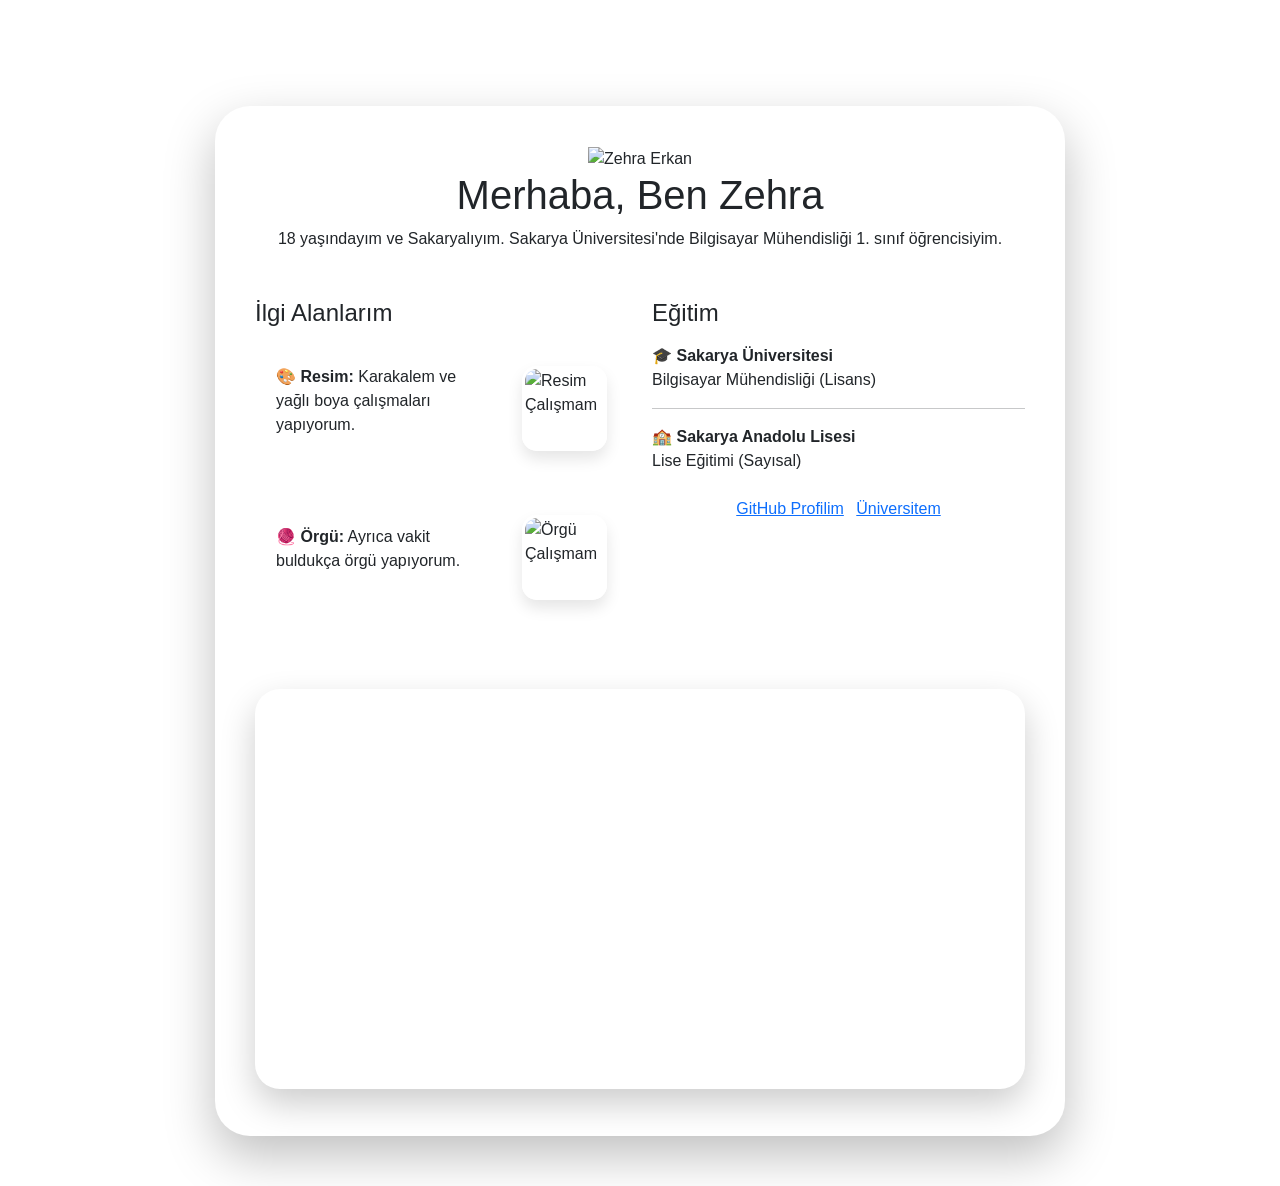
==== index.html @ 64f8ea99 "ana sayfa html çevrilip düzenlendi" ====
<!DOCTYPE html>
<html lang="tr">

<head>
    <meta charset="UTF-8">
    <title>Zehra Erkan - Portfolyo</title>
    <meta name="viewport" content="width=device-width, initial-scale=1.0">
    <!-- Bootstrap CSS (Hazır kütüphane, butonlar ve hizalama için) -->
    <link href="https://cdn.jsdelivr.net/npm/bootstrap@5.3.0/dist/css/bootstrap.min.css" rel="stylesheet">
    <!-- Kendi yazdığımız CSS dosyamız -->
    <link rel="stylesheet" href="style.css">
</head>

<body>





    <!--  burada sayfanın arkasındaki orman resmini tutan div bulunuyor -->
    <div class="ust-banner"></div>

    <!-- ÜST MENÜ (NAVBAR) -->
    <nav class="navbar navbar-expand-lg navbar-dark navbar-custom">
        <div class="container">
            <a class="navbar-brand" href="#">Zehra Erkan</a>
            <div class="navbar-nav">
                <a class="nav-link active" href="index.html">Hakkında</a>
                <a class="nav-link" href="sehrim.html">Şehrim</a>
                <a class="nav-link" href="takimimiz.html">Takımımız</a>
                <a class="nav-link" href="ozgecmis.html">Özgeçmiş</a>
                <a class="nav-link" href="ilgi-alanlarim.html">İlgi Alanlarım</a>
                <a class="nav-link" href="iletisim.php">İletişim</a>
                <a class="nav-link" href="login.php">Giriş Yap</a>
            </div>
        </div>
    </nav>

    <!-- ANA İÇERİK ALANI (Beyaz Kutu) -->
    <div class="container">
        
        <div class="yazi-alani text-center">

            <!-- Profil Resmi (Yuvarlak ve dışarı taşan kısım) -->
            <img src="img/zehra3.jpeg" alt="Zehra Erkan" class="profil-resmi">

            <!-- El Yazısı Başlık (Caveat fontu) -->
            <h1 class="el-yazisi">Merhaba, Ben Zehra</h1>

            <p class="mb-4">
                18 yaşındayım ve Sakaryalıyım. Sakarya Üniversitesi'nde Bilgisayar Mühendisliği 1. sınıf öğrencisiyim.
            </p>

            <!-- Bootstrap Grid Sistemi: Ekranı ikiye böldük (col-md-6) -->
            <div class="row text-start mt-5">

                <!-- SOL SÜTUN: HOBİLER -->
                <div class="col-md-6 mb-4">
                    <h4 class="mb-3 ana-baslik">İlgi Alanlarım</h4>

                    <div class="kutu-basit">
                        <div class="hobi-satiri mt-0">
                            <div class="hobi-metin">
                                <p>🎨 <b>Resim:</b> Karakalem ve yağlı boya çalışmaları yapıyorum.</p>
                            </div>
                            <!-- Hocam, resimleri sağda kutu içine almak için flexbox kullandık -->
                            <div class="hobi-resim-cerceve ms-2">
                                <img src="img/indir (14).jpg" alt="Resim Çalışmam">
                            </div>
                        </div>

                        <div class="hobi-satiri">
                            <div class="hobi-metin">
                                <p>🧶 <b>Örgü:</b> Ayrıca vakit buldukça örgü yapıyorum.</p>
                            </div>
                            <div class="hobi-resim-cerceve ms-2">
                                <img src="img/indir (15).jpg" alt="Örgü Çalışmam">
                            </div>
                        </div>
                    </div>
                </div>

                <!-- SAĞ SÜTUN: EĞİTİM & BUTONLAR -->
                <div class="col-md-6 mb-4">
                    <h4 class="mb-3 ana-baslik">Eğitim</h4>
                    <div class="kutu-basit">
                        <p class="mb-2">🎓 <b>Sakarya Üniversitesi</b><br>Bilgisayar Mühendisliği (Lisans)</p>
                        <!-- Araya haki yeşili çizgi attık -->
                        <hr class="haki-cizgi">
                        <p class="mb-0">🏫 <b>Sakarya Anadolu Lisesi</b><br>Lise Eğitimi (Sayısal)</p>
                    </div>

                    <!-- Kendi tasarladığımız yuvarlak butonlar -->
                    <div class="mt-4 text-center">
                        <a href="https://github.com/ZehraErkan11" class="buton-basit me-2">GitHub Profilim</a>
                        <a href="https://www.sakarya.edu.tr" class="buton-basit"
                            >Üniversitem</a>
                    </div>
                </div>
            </div>

            <!-- VİDEO ALANI -->
            <div class="video-cerceve mt-4">
                <iframe src="https://www.youtube.com/embed/_Py8ZUSC9WU?si=LSeycO5VWXK46s3a" allowfullscreen></iframe>
            </div>

        </div>
    </div>

    <!-- Bootstrap JS (Menülerin vs. çalışması için) -->
    <script src="https://cdn.jsdelivr.net/npm/bootstrap@5.3.0/dist/js/bootstrap.bundle.min.js"></script>
</body>

</html>
---- style.css ----
/* =========================================
   1. GENEL YAPI VE ORTAK AYARLAR
   ========================================= */
body {
    margin: 0;
    padding: 0;
    min-height: 100vh;
    font-family: 'Segoe UI', Tahoma, sans-serif;
}

/* Tüm sayfalardaki ana kutu düzeni */
.yazi-alani {
    width: 100%;
    max-width: 850px;
    margin: 50px auto;
    padding: 40px;
    border-radius: 35px;
    box-shadow: 0 20px 50px rgba(0,0,0,0.25);
    transition: 0.3s ease;
}


.hobi-satiri {
    display: flex;
    justify-content: space-between;
    align-items: center;
    background: rgba(255, 255, 255, 0.3);
    padding: 20px;
    border-radius: 20px;
    margin-bottom: 20px;
    border: 1px solid rgba(255, 255, 255, 0.4);
}

.hobi-metin {
    flex: 1;
    padding-right: 20px;
}

.hobi-resim-cerceve {
    width: 85px;
    height: 85px;
    flex-shrink: 0;
    border: 3px solid #fff;
    border-radius: 15px;
    overflow: hidden;
    box-shadow: 0 8px 15px rgba(0,0,0,0.1);
}

.hobi-resim-cerceve img {
    width: 100%;
    height: 100%;
    object-fit: cover;
}

/* =========================================
   2. ANA SAYFA (Sarımsı Sıcak Cam)
   ========================================= */
body.ana-sayfa {
    background: url('img/arkaplan.jpg') no-repeat center center fixed !important;
    background-size: cover !important;
}

body.ana-sayfa .yazi-alani {
    background: rgba(255, 230, 150, 0.25) !important; 
    backdrop-filter: blur(18px) !important;
    -webkit-backdrop-filter: blur(18px);
    border: 1px solid rgba(255, 255, 255, 0.4);
    color: #2d241e;
}

/* =========================================
   3. ŞEHRİM SAYFASI 
   ========================================= */
body.sehrim-sayfasi {
    background: linear-gradient(rgba(0,0,0,0.2), rgba(0,0,0,0.2)), url('img/arkaplan2.jpg') no-repeat center center fixed !important;
    background-size: cover !important;
}

body.sehrim-sayfasi .yazi-alani {
    background: rgba(13, 57, 94, 0.296) !important; 
    backdrop-filter: blur(18px) !important;
    -webkit-backdrop-filter: blur(18px);
    border: 1px solid rgba(255, 255, 255, 0.4);
    color: #2d241e;
}

/* =========================================
   4. MİRASIMIZ SAYFASI (Yeşil Cam - Sakaryaspor)
   ========================================= */
body.miras-sayfasi {
    background: linear-gradient(rgba(0,0,0,0.5), rgba(0,0,0,0.5)), url('img/arkaplan3.jpg') no-repeat center center fixed !important;
    background-size: cover !important;
}

body.miras-sayfasi .yazi-alani {
    background: rgba(25, 135, 84, 0.3) !important; 
    backdrop-filter: blur(15px) !important;
    -webkit-backdrop-filter: blur(15px);
    border: 1px solid rgba(255, 255, 255, 0.2);
    color: white !important;
}

body.miras-sayfasi .table, 
body.miras-sayfasi .list-group-item {
    background-color: rgba(255, 255, 255, 0.9) !important;
    color: #333 !important;
}


/* =========================================
   5. BUTONLAR VE VİDEO
   ========================================= */
.buton-grubu { display: flex; gap: 15px; margin: 25px 0; }
.buton-github { background-color: #333; color: white !important; padding: 12px 25px; border-radius: 12px; text-decoration: none; font-weight: 600; }
.buton-uni { background-color: #2d6a4f; color: white !important; padding: 12px 25px; border-radius: 12px; text-decoration: none; font-weight: 600; }

.video-cerceve iframe {
    width: 100%; height: 400px;
    border-radius: 25px; border: none;
    box-shadow: 0 15px 35px rgba(0,0,0,0.2);
}
/* =========================================
   6. ÖZGEÇMİŞ SAYFASI
   ========================================= */
body.ozgecmis-sayfasi {
    background: linear-gradient(rgba(0,0,0,0.5), rgba(0,0,0,0.5)),
                url('img/okul.jpg') no-repeat center center fixed;
    background-size: cover;
}

body.ozgecmis-sayfasi .yazi-alani {
    background: rgba(0, 0, 0, 0.4);
    backdrop-filter: blur(15px);
    border: 1px solid rgba(255,255,255,0.3);
    color: white;
}
/* style.css dosyanıza ekleyin */
aside p {
    overflow-wrap: break-word;
    word-wrap: break-word;
    word-break: break-word;
}
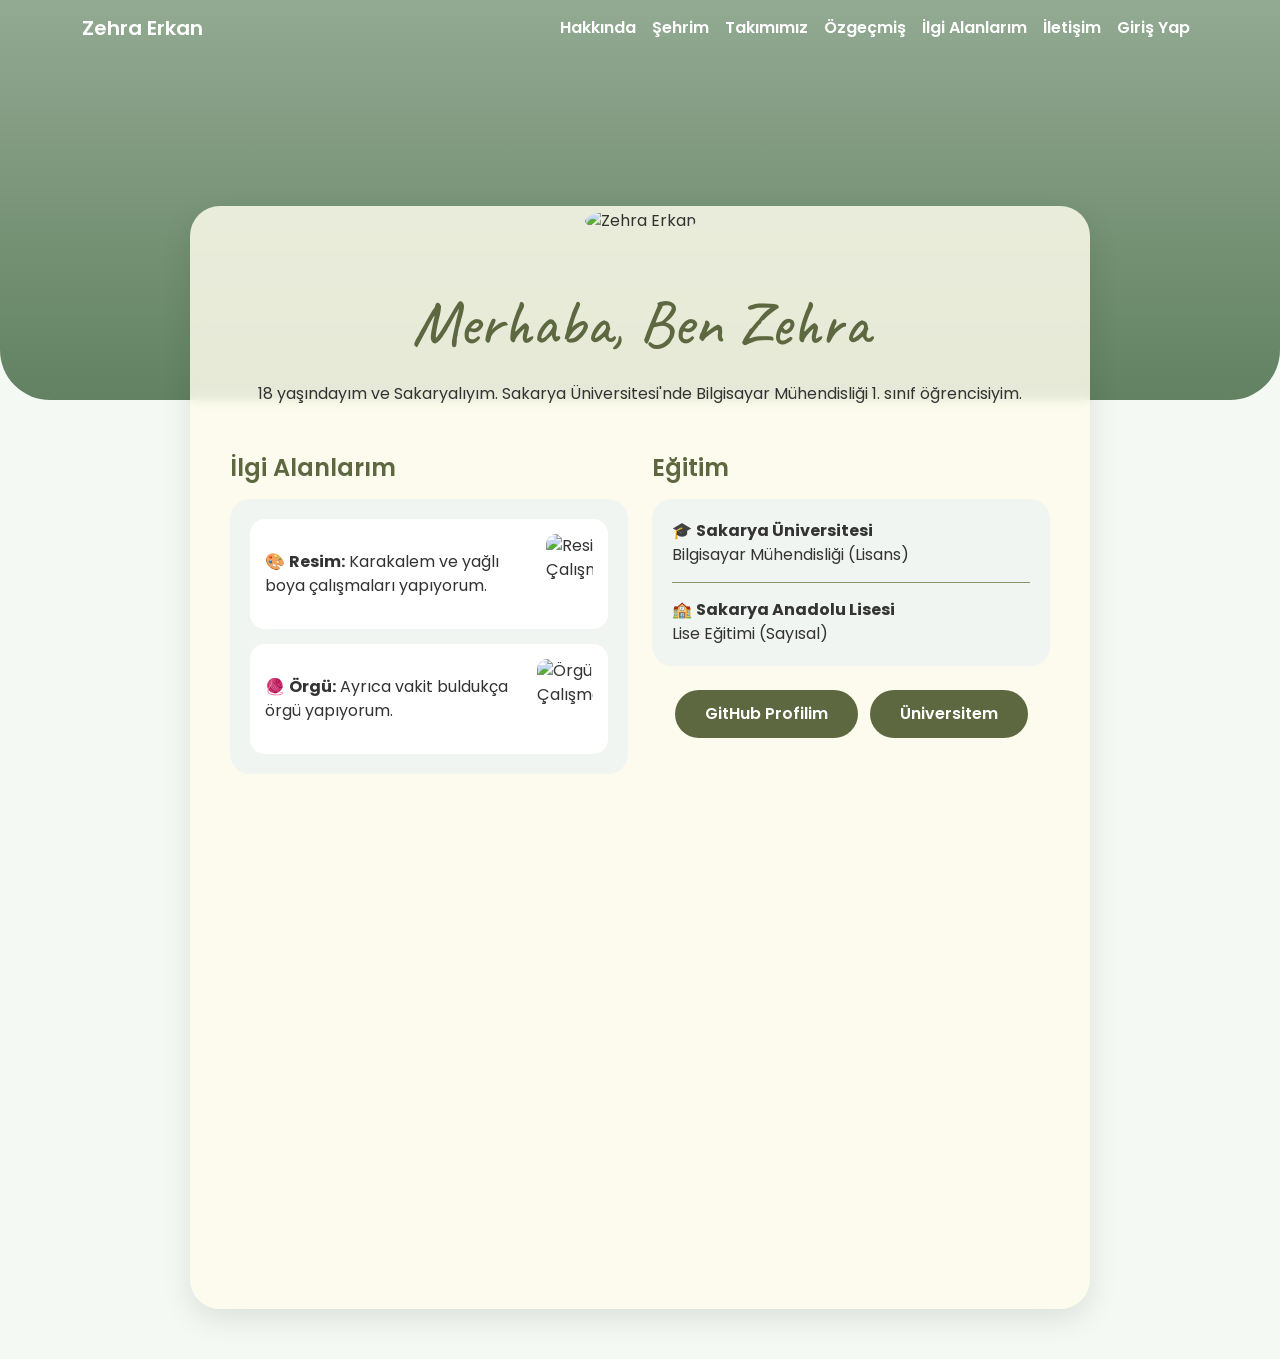
==== commit 50cc7bdd: "bütün sayfalar yenilendi" ====
--- a/index.html
+++ b/index.html
@@ -3,28 +3,32 @@
 
 <head>
     <meta charset="UTF-8">
-    <title>Zehra Erkan - Portfolyo</title>
-    <meta name="viewport" content="width=device-width, initial-scale=1.0">
-    <!-- Bootstrap CSS (Hazır kütüphane, butonlar ve hizalama için) -->
-    <link href="https://cdn.jsdelivr.net/npm/bootstrap@5.3.0/dist/css/bootstrap.min.css" rel="stylesheet">
+    <title>Zehra Erkan - Portfolyo</title><!--tarayıcı kısmında görünen isim-->
+    <meta name="viewport" content="width=device-width, initial-scale=1.0"><!--siteyi mobile uygun hale getirir-->
+   
+    <link href="https://cdn.jsdelivr.net/npm/bootstrap@5.3.0/dist/css/bootstrap.min.css" rel="stylesheet"><!--bootstrap projeye dahil edilir-->
     <!-- Kendi yazdığımız CSS dosyamız -->
     <link rel="stylesheet" href="style.css">
 </head>
 
 <body>
 
+    
+    <div class="ust-banner"></div><!--sayfanın üstünde bulunan resimli kısım-->
 
+   <nav class="navbar navbar-expand-lg navbar-dark navbar-custom">
+    <div class="container">
+        <!-- Logo / İsim -->
+        <a class="navbar-brand" href="#">Zehra Erkan</a>
 
+        <!-- Hamburger Menü Butonu  -->
+        <button class="navbar-toggler" type="button" data-bs-toggle="collapse" data-bs-target="#navbarZehra" aria-controls="navbarZehra" aria-expanded="false" aria-label="Toggle navigation">
+            <span class="navbar-toggler-icon"></span>
+        </button>
 
-
-    <!--  burada sayfanın arkasındaki orman resmini tutan div bulunuyor -->
-    <div class="ust-banner"></div>
-
-    <!-- ÜST MENÜ (NAVBAR) -->
-    <nav class="navbar navbar-expand-lg navbar-dark navbar-custom">
-        <div class="container">
-            <a class="navbar-brand" href="#">Zehra Erkan</a>
-            <div class="navbar-nav">
+        <!-- Menü İçeriği -->
+        <div class="collapse navbar-collapse" id="navbarZehra">
+            <div class="navbar-nav ms-auto"> <!-- ms-auto linkleri sağa yaslar -->
                 <a class="nav-link active" href="index.html">Hakkında</a>
                 <a class="nav-link" href="sehrim.html">Şehrim</a>
                 <a class="nav-link" href="takimimiz.html">Takımımız</a>
@@ -34,17 +38,18 @@
                 <a class="nav-link" href="login.php">Giriş Yap</a>
             </div>
         </div>
-    </nav>
+    </div>
+</nav>
 
-    <!-- ANA İÇERİK ALANI (Beyaz Kutu) -->
-    <div class="container">
+    <!-- ANA İÇERİK ALANI  -->
+    <div class="container"><!--içerik ekranda ortalanır-->
         
-        <div class="yazi-alani text-center">
+        <div class="yazi-alani text-center"><!--text-center her şeyi ortaya hizalıyor-->
 
-            <!-- Profil Resmi (Yuvarlak ve dışarı taşan kısım) -->
+            <!-- Profil Resmi -->
             <img src="img/zehra3.jpeg" alt="Zehra Erkan" class="profil-resmi">
 
-            <!-- El Yazısı Başlık (Caveat fontu) -->
+            <!-- El Yazısı Başlık -->
             <h1 class="el-yazisi">Merhaba, Ben Zehra</h1>
 
             <p class="mb-4">
@@ -52,10 +57,10 @@
             </p>
 
             <!-- Bootstrap Grid Sistemi: Ekranı ikiye böldük (col-md-6) -->
-            <div class="row text-start mt-5">
+            <div class="row text-start mt-5"><!--text-start yazıları sola hizalar mt-5 boşluğu ayarlar-->
 
                 <!-- SOL SÜTUN: HOBİLER -->
-                <div class="col-md-6 mb-4">
+                <div class="col-md-6 mb-4"><!--ekranı ikiye böldük-->
                     <h4 class="mb-3 ana-baslik">İlgi Alanlarım</h4>
 
                     <div class="kutu-basit">
@@ -63,7 +68,7 @@
                             <div class="hobi-metin">
                                 <p>🎨 <b>Resim:</b> Karakalem ve yağlı boya çalışmaları yapıyorum.</p>
                             </div>
-                            <!-- Hocam, resimleri sağda kutu içine almak için flexbox kullandık -->
+                           
                             <div class="hobi-resim-cerceve ms-2">
                                 <img src="img/indir (14).jpg" alt="Resim Çalışmam">
                             </div>
@@ -85,16 +90,14 @@
                     <h4 class="mb-3 ana-baslik">Eğitim</h4>
                     <div class="kutu-basit">
                         <p class="mb-2">🎓 <b>Sakarya Üniversitesi</b><br>Bilgisayar Mühendisliği (Lisans)</p>
-                        <!-- Araya haki yeşili çizgi attık -->
                         <hr class="haki-cizgi">
                         <p class="mb-0">🏫 <b>Sakarya Anadolu Lisesi</b><br>Lise Eğitimi (Sayısal)</p>
                     </div>
 
-                    <!-- Kendi tasarladığımız yuvarlak butonlar -->
+                    
                     <div class="mt-4 text-center">
                         <a href="https://github.com/ZehraErkan11" class="buton-basit me-2">GitHub Profilim</a>
-                        <a href="https://www.sakarya.edu.tr" class="buton-basit"
-                            >Üniversitem</a>
+                        <a href="https://www.sakarya.edu.tr" class="buton-basit">Üniversitem</a>
                     </div>
                 </div>
             </div>
--- a/style.css
+++ b/style.css
@@ -1,142 +1,201 @@
-/* =========================================
-   1. GENEL YAPI VE ORTAK AYARLAR
-   ========================================= */
-body {
-    margin: 0;
-    padding: 0;
-    min-height: 100vh;
-    font-family: 'Segoe UI', Tahoma, sans-serif;
-}
-
-/* Tüm sayfalardaki ana kutu düzeni */
-.yazi-alani {
-    width: 100%;
-    max-width: 850px;
-    margin: 50px auto;
-    padding: 40px;
-    border-radius: 35px;
-    box-shadow: 0 20px 50px rgba(0,0,0,0.25);
-    transition: 0.3s ease;
-}
-
-
-.hobi-satiri {
-    display: flex;
-    justify-content: space-between;
-    align-items: center;
-    background: rgba(255, 255, 255, 0.3);
-    padding: 20px;
-    border-radius: 20px;
-    margin-bottom: 20px;
-    border: 1px solid rgba(255, 255, 255, 0.4);
-}
-
-.hobi-metin {
-    flex: 1;
-    padding-right: 20px;
-}
-
-.hobi-resim-cerceve {
-    width: 85px;
-    height: 85px;
-    flex-shrink: 0;
-    border: 3px solid #fff;
-    border-radius: 15px;
-    overflow: hidden;
-    box-shadow: 0 8px 15px rgba(0,0,0,0.1);
-}
-
-.hobi-resim-cerceve img {
-    width: 100%;
-    height: 100%;
-    object-fit: cover;
-}
-
-/* =========================================
-   2. ANA SAYFA (Sarımsı Sıcak Cam)
-   ========================================= */
-body.ana-sayfa {
-    background: url('img/arkaplan.jpg') no-repeat center center fixed !important;
-    background-size: cover !important;
-}
-
-body.ana-sayfa .yazi-alani {
-    background: rgba(255, 230, 150, 0.25) !important; 
-    backdrop-filter: blur(18px) !important;
-    -webkit-backdrop-filter: blur(18px);
-    border: 1px solid rgba(255, 255, 255, 0.4);
-    color: #2d241e;
-}
-
-/* =========================================
-   3. ŞEHRİM SAYFASI 
-   ========================================= */
-body.sehrim-sayfasi {
-    background: linear-gradient(rgba(0,0,0,0.2), rgba(0,0,0,0.2)), url('img/arkaplan2.jpg') no-repeat center center fixed !important;
-    background-size: cover !important;
-}
-
-body.sehrim-sayfasi .yazi-alani {
-    background: rgba(13, 57, 94, 0.296) !important; 
-    backdrop-filter: blur(18px) !important;
-    -webkit-backdrop-filter: blur(18px);
-    border: 1px solid rgba(255, 255, 255, 0.4);
-    color: #2d241e;
-}
-
-/* =========================================
-   4. MİRASIMIZ SAYFASI (Yeşil Cam - Sakaryaspor)
-   ========================================= */
-body.miras-sayfasi {
-    background: linear-gradient(rgba(0,0,0,0.5), rgba(0,0,0,0.5)), url('img/arkaplan3.jpg') no-repeat center center fixed !important;
-    background-size: cover !important;
-}
-
-body.miras-sayfasi .yazi-alani {
-    background: rgba(25, 135, 84, 0.3) !important; 
-    backdrop-filter: blur(15px) !important;
-    -webkit-backdrop-filter: blur(15px);
-    border: 1px solid rgba(255, 255, 255, 0.2);
-    color: white !important;
-}
-
-body.miras-sayfasi .table, 
-body.miras-sayfasi .list-group-item {
-    background-color: rgba(255, 255, 255, 0.9) !important;
-    color: #333 !important;
-}
-
-
-/* =========================================
-   5. BUTONLAR VE VİDEO
-   ========================================= */
-.buton-grubu { display: flex; gap: 15px; margin: 25px 0; }
-.buton-github { background-color: #333; color: white !important; padding: 12px 25px; border-radius: 12px; text-decoration: none; font-weight: 600; }
-.buton-uni { background-color: #2d6a4f; color: white !important; padding: 12px 25px; border-radius: 12px; text-decoration: none; font-weight: 600; }
-
-.video-cerceve iframe {
-    width: 100%; height: 400px;
-    border-radius: 25px; border: none;
-    box-shadow: 0 15px 35px rgba(0,0,0,0.2);
-}
-/* =========================================
-   6. ÖZGEÇMİŞ SAYFASI
-   ========================================= */
-body.ozgecmis-sayfasi {
-    background: linear-gradient(rgba(0,0,0,0.5), rgba(0,0,0,0.5)),
-                url('img/okul.jpg') no-repeat center center fixed;
-    background-size: cover;
-}
-
-body.ozgecmis-sayfasi .yazi-alani {
-    background: rgba(0, 0, 0, 0.4);
-    backdrop-filter: blur(15px);
-    border: 1px solid rgba(255,255,255,0.3);
-    color: white;
-}
-/* style.css dosyanıza ekleyin */
-aside p {
-    overflow-wrap: break-word;
-    word-wrap: break-word;
-    word-break: break-word;
-}+@import url('https://fonts.googleapis.com/css2?family=Caveat:wght@600;700&family=Poppins:wght@400;600&display=swap');
+
+
+body {
+    margin: 0;
+    padding: 0;
+    font-family: 'Poppins', sans-serif;
+    background-color: #f4f9f4; 
+    color: #333;
+}
+
+
+.ust-banner {
+    width: 100%;
+    height: 400px;
+    background: linear-gradient(rgba(0, 50, 0, 0.4), rgba(0, 50, 0, 0.6)), url('img/arkaplan.jpg') no-repeat center center;
+    background-size: cover;
+    border-bottom-left-radius: 50px;
+    border-bottom-right-radius: 50px;
+    position: absolute;
+    top: 0;
+    z-index: -1;
+}
+
+
+.navbar-custom {
+    background-color: transparent !important;
+}
+.navbar-custom .nav-link, .navbar-custom .navbar-brand {
+    color: white !important;
+    font-weight: 600;
+}
+
+
+.yazi-alani {
+    
+    background-color: rgba(253, 252, 235, 0.85);
+    backdrop-filter: blur(5px);
+    -webkit-backdrop-filter: blur(5px);
+    max-width: 900px;
+    margin: 150px auto 50px auto; 
+    padding: 40px;
+    border-radius: 30px;
+    box-shadow: 0 10px 30px rgba(0,0,0,0.1);
+    position: relative; /* Profil resminin bunun üzerine çıkabilmesi için relative yaptık */
+    z-index: 10; 
+}
+
+
+.profil-resmi {
+    width: 150px;
+    height: 150px;
+    border-radius: 50%; 
+    object-fit: cover;
+    margin-top: -75px;  
+    border: none;      
+    box-shadow: none;  
+}
+
+
+
+.el-yazisi {
+    font-family: 'Caveat', cursive;
+    color: #5d6841; 
+    font-size: 4rem;
+    margin-top: 15px;
+    margin-bottom: 20px;
+}
+
+
+.kutu-basit {
+    background-color: #f1f5f1; 
+    padding: 20px;
+    border-radius: 20px;       
+    margin-bottom: 20px;
+    text-align: left;
+    border: none;             
+    box-shadow: none;          
+}
+
+.hobi-satiri {
+    display: flex;
+    justify-content: space-between;
+    align-items: center;
+    background: #ffffff;      
+    padding: 15px;
+    border-radius: 15px;     
+    margin-top: 15px;
+    border: none;             
+}
+.ana-baslik {
+    color: #5d6841 !important;
+    font-weight: 600 !important;
+}
+.haki-cizgi {
+    border-color: #8a966a !important;
+    opacity: 1;
+    margin: 15px 0;
+}
+.hobi-metin p { margin: 0; }
+
+.hobi-resim-cerceve {
+    width: 80px;
+    height: 80px;
+    border-radius: 10px;
+    overflow: hidden;
+}
+.hobi-resim-cerceve img {
+    width: 100%; height: 100%; object-fit: cover;
+}
+
+
+.buton-basit {
+    background-color: #5d6841;
+    color: white !important;
+    padding: 12px 30px;
+    border-radius: 25px; 
+    text-decoration: none;
+    font-weight: 600;
+    display: inline-block;
+    border: none;
+    transition: 0.3s;
+}
+.buton-basit:hover {
+    background-color: #4a5434;
+    color: white;
+}
+
+
+.video-cerceve iframe {
+    width: 100%; height: 400px;
+    border-radius: 15px; border: none;
+    margin-top: 20px;
+}
+
+
+
+.slider-ozel {
+    border-radius: 20px;
+    overflow: hidden;
+    
+}
+
+
+.slider-resim {
+    height: 400px;
+    object-fit: cover;
+}
+
+
+.slider-yazi {
+    background: rgba(0,0,0,0.5);
+    border-radius: 15px;
+    padding: 10px;
+}
+.minimalist-liste .list-group-item {
+    background: #f8faf8 !important; 
+    border: none;
+    margin-bottom: 2px;
+}
+.kadro-resmi {
+    border-radius: 20px;
+    box-shadow: 0 10px 20px rgba(0,0,0,0.1);
+    max-width: 85%;
+}
+.login-kutusu {
+    max-width: 450px;
+    margin: 150px auto 50px auto; 
+    text-align: center;
+}
+
+
+/* --- API Galerisi Özel Stilleri --- */
+.sanat-karti {
+    transition: transform 0.3s ease;
+    border: none;
+    border-radius: 20px; 
+    overflow: hidden;
+    box-shadow: 0 5px 15px rgba(0,0,0,0.1);
+    background-color: white;
+    height: 100%;
+}
+.sanat-karti:hover {
+    transform: translateY(-10px);
+    box-shadow: 0 15px 30px rgba(0,0,0,0.2);
+}
+.sanat-resim {
+    height: 250px;
+    object-fit: cover;
+    width: 100%;
+    border-bottom: 3px solid #8a966a;
+}
+.loader {
+    border: 5px solid #f3f3f3;
+    border-top: 5px solid #8a966a;
+    border-radius: 50%;
+    width: 50px;
+    height: 50px;
+    animation: spin 1s linear infinite;
+    margin: 40px auto;
+}
